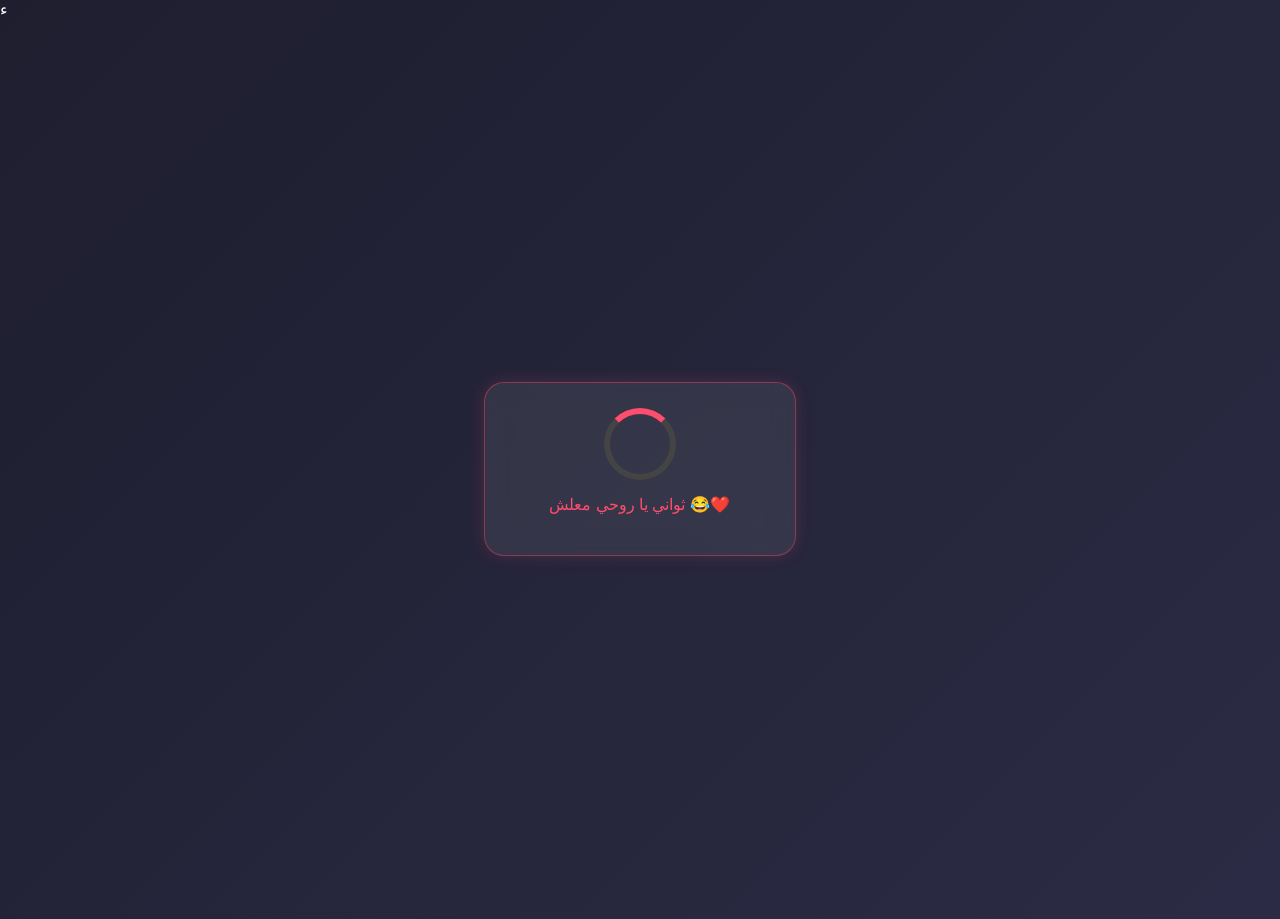
==== index.html @ 25e3b4e8 "Add files via upload" ====
<!doctype html>
<html lang="en">
  <head>
    <meta charset="UTF-8" />
    <meta name="viewport" content="width=device-width, initial-scale=1.0" />

    <link rel="stylesheet" href="style.css" />

    <title>❤️</title>
  </head>

  <body>
    <!-- LOADING -->ء
    <div id="loading" class="center">
      <div class="glass">
        <div class="loader"></div>
        <p class="loading-text">ثواني يا روحي معلش 😂❤️</p>
      </div>
    </div>

    <!-- MAIN -->
    <div id="main" class="center">
      <div class="glass">
        <img src="mariam 3.jpeg" />

        <p>جاهزة ❤️</p>

        <input type="password" id="pass" placeholder="اكتبي الباسورد" />
        <br />

        <button onclick="check()">يلا بسرعه افتحي ❤️</button>
      </div>
    </div>

    <script>
      setTimeout(() => {
        document.getElementById("loading").style.display = "none";
        document.getElementById("main").style.display = "flex";
      }, 3000);

      function check() {
        let p = document.getElementById("pass").value;

        if (p === "1/8/2002") {
          window.location.href = "Home.html";
        } else {
          alert("غلط 😅");
        }
      }
    </script>
  </body>
</html>
---- style.css ----
body {
    margin: 0;
    font-family: Arial;
    background: linear-gradient(135deg, #1e1e2f, #2b2b45);
    color: white;
}

/* center screen */
.center {
    height: 100vh;
    display: flex;
    justify-content: center;
    align-items: center;
}

/* GLASS BOX */
.glass {
    background: rgba(255, 255, 255, 0.08);
    backdrop-filter: blur(12px);
    -webkit-backdrop-filter: blur(12px);

    border: 1px solid rgba(255, 77, 109, 0.4);
    border-radius: 20px;

    padding: 25px;
    text-align: center;

    min-width: 260px;

    box-shadow: 0 0 15px rgba(255, 77, 109, 0.2);

    animation: glowPulse 2s infinite;
}

/* glow animation */
@keyframes glowPulse {
    0% {
        box-shadow: 0 0 10px rgba(255, 77, 109, 0.2),
                    0 0 20px rgba(255, 77, 109, 0.1);
    }

    50% {
        box-shadow: 0 0 25px rgba(255, 77, 109, 0.6),
                    0 0 45px rgba(255, 77, 109, 0.3);
    }

    100% {
        box-shadow: 0 0 10px rgba(255, 77, 109, 0.2),
                    0 0 20px rgba(255, 77, 109, 0.1);
    }
}

/* LOADER */
.loader {
    border: 6px solid #444;
    border-top: 6px solid #ff4d6d;
    border-radius: 50%;
    width: 60px;
    height: 60px;
    animation: spin 1s linear infinite;
    margin: auto;
}

@keyframes spin {
    100% {
        transform: rotate(360deg);
    }
}

/* text */
.loading-text {
    margin-top: 15px;
    font-size: 16px;
    color: #ff4d6d;
}

/* main */
#main {
    display: none;
}

/* image */
img {
    width: 140px;
    height: 140px;
    border-radius: 50%;
    border: 3px solid #ff4d6d;
    margin-bottom: 15px;
}

/* input */
input {
    padding: 10px;
    border-radius: 10px;
    border: none;
    outline: none;
    margin-top: 10px;
    width: 80%;
}

/* button */
button {
    margin-top: 15px;
    padding: 10px 20px;
    border: none;
    border-radius: 12px;
    background: #ff4d6d;
    color: white;
    cursor: pointer;
    transition: 0.3s;
}

button:hover {
    transform: scale(1.05);
    background: #ff1e4d;
}
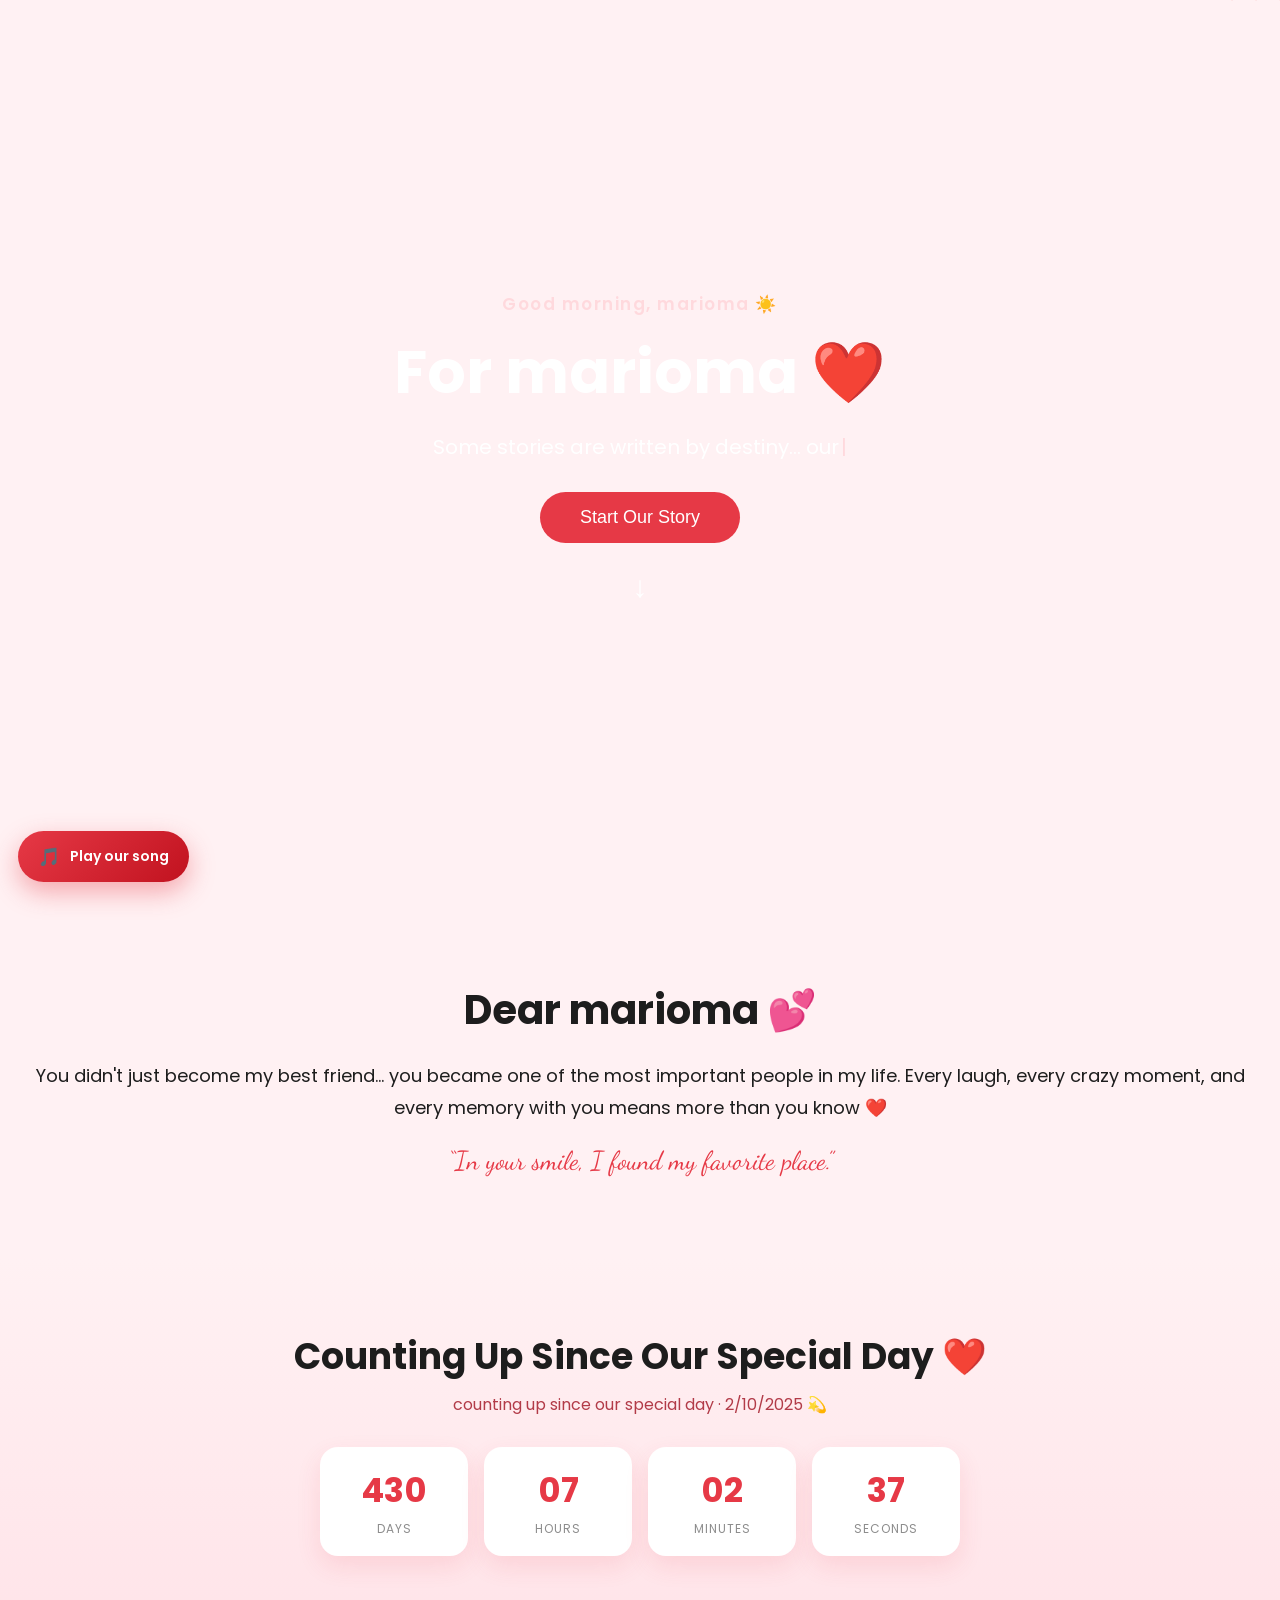
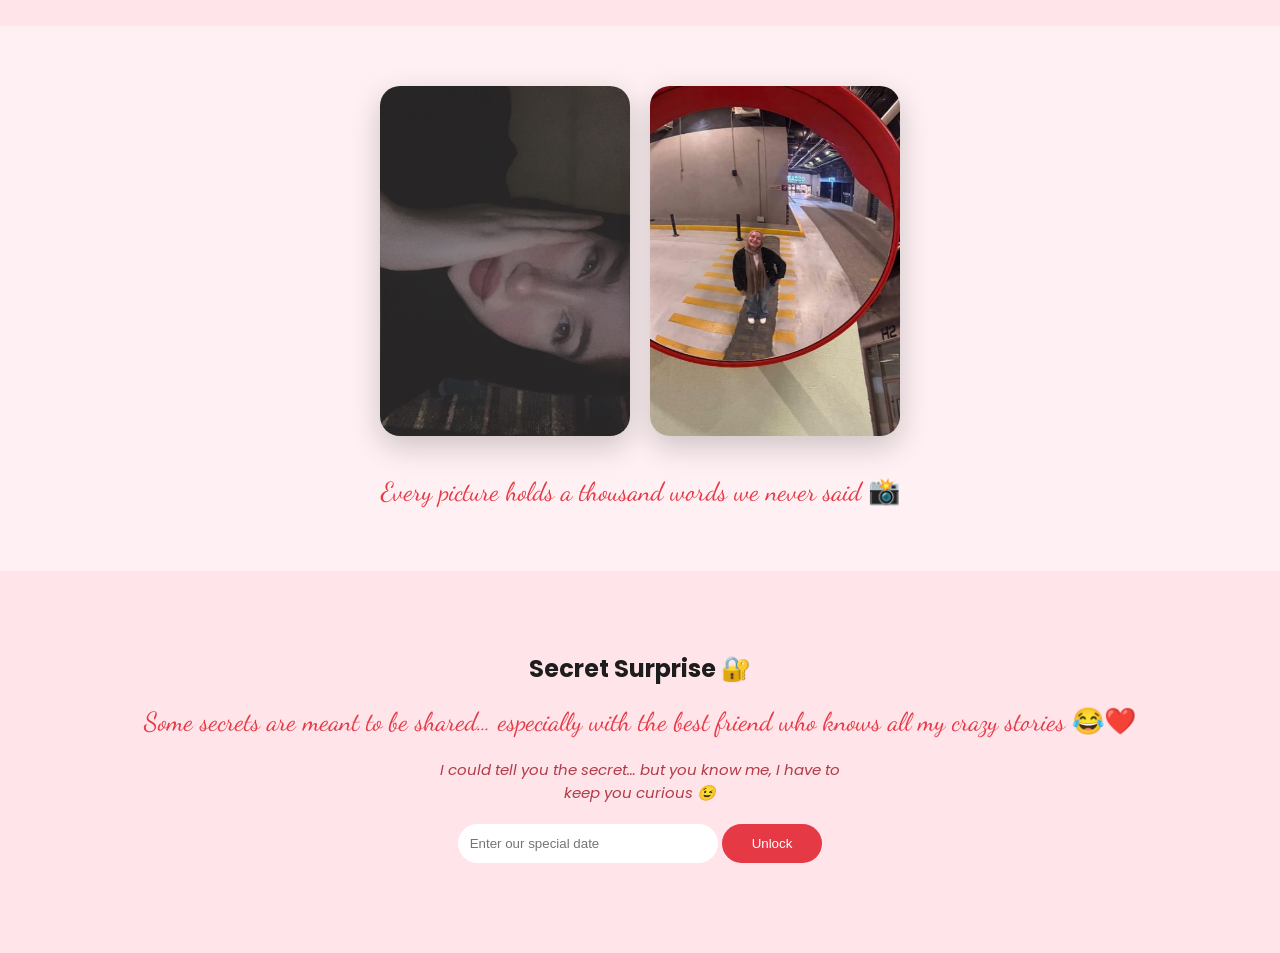
==== commit 1bb07aec: "s" ====
--- a/index.html
+++ b/index.html
@@ -1,52 +1,198 @@
-<!doctype html>
-<html lang="en">
-  <head>
-    <meta charset="UTF-8" />
-    <meta name="viewport" content="width=device-width, initial-scale=1.0" />
-
-    <link rel="stylesheet" href="style.css" />
-
-    <title>❤️</title>
-  </head>
-
-  <body>
-    <!-- LOADING -->ء
-    <div id="loading" class="center">
-      <div class="glass">
-        <div class="loader"></div>
-        <p class="loading-text">ثواني يا روحي معلش 😂❤️</p>
-      </div>
-    </div>
-
-    <!-- MAIN -->
-    <div id="main" class="center">
-      <div class="glass">
-        <img src="mariam 3.jpeg" />
-
-        <p>جاهزة ❤️</p>
-
-        <input type="password" id="pass" placeholder="اكتبي الباسورد" />
-        <br />
-
-        <button onclick="check()">يلا بسرعه افتحي ❤️</button>
-      </div>
-    </div>
-
-    <script>
-      setTimeout(() => {
-        document.getElementById("loading").style.display = "none";
-        document.getElementById("main").style.display = "flex";
-      }, 3000);
-
-      function check() {
-        let p = document.getElementById("pass").value;
-
-        if (p === "1/8/2002") {
-          window.location.href = "Home.html";
-        } else {
-          alert("غلط 😅");
-        }
-      }
-    </script>
-  </body>
-</html>
+<!doctype html>
+<html lang="en">
+  <head>
+    <meta charset="UTF-8" />
+    <meta name="viewport" content="width=device-width, initial-scale=1.0" />
+    <title>For marioma ❤️</title>
+    <link
+      rel="icon"
+      href="data:image/svg+xml,<svg xmlns='http://www.w3.org/2000/svg' viewBox='0 0 100 100'><text y='.9em' font-size='90'>❤️</text></svg>"
+    />
+
+    <!-- Google Fonts -->
+    <link rel="preconnect" href="https://fonts.googleapis.com" />
+    <link rel="preconnect" href="https://fonts.gstatic.com" crossorigin />
+    <link
+      href="https://fonts.googleapis.com/css2?family=Poppins:wght@400;600;700&family=Dancing+Script:wght@600;700&display=swap"
+      rel="stylesheet"
+    />
+
+    <!-- AOS -->
+    <link href="https://unpkg.com/aos@2.3.1/dist/aos.css" rel="stylesheet" />
+
+    <!-- CSS -->
+    <link rel="stylesheet" href="style.css" />
+  </head>
+  <body>
+    <!-- Floating Hearts -->
+    <div class="hearts"></div>
+
+    <!-- HERO -->
+    <section class="hero">
+      <!-- فيديو خلفية -->
+      <video autoplay muted loop class="hero-video">
+        <source src="hero-video1.mp4" type="video/mp4" />
+        Your browser does not support the video tag.
+      </video>
+
+      <!-- النصوص فوق الفيديو -->
+      <div class="hero-content">
+        <p id="greeting" class="greeting-top"></p>
+        <h1 data-aos="zoom-in">For marioma ❤️</h1>
+        <p
+          id="typewriter"
+          aria-label="Some stories are written by destiny… ours is written by love"
+        ></p>
+        <button id="startButton">Start Our Story</button>
+        <div class="bounce-arrow" id="scrollArrow" aria-hidden="true">↓</div>
+      </div>
+    </section>
+
+    <!-- MESSAGE -->
+    <section class="message" data-aos="fade-up">
+      <h2>Dear marioma 💕</h2>
+      <p id="messageText" class="message-text" aria-live="polite"></p>
+      <p class="quote">“In your smile, I found my favorite place.”</p>
+    </section>
+
+    <!-- COUNTER -->
+    <section class="counter-section" data-aos="fade-up">
+      <h2 id="counterTitle">Counting Up Since Our Special Day ❤️</h2>
+      <p class="counter-sub">
+        counting up since our special day · 2/10/2025 💫
+      </p>
+      <div class="counter">
+        <div class="counter-box">
+          <span id="days">0</span><small>Days</small>
+        </div>
+        <div class="counter-box">
+          <span id="hours">00</span><small>Hours</small>
+        </div>
+        <div class="counter-box">
+          <span id="minutes">00</span><small>Minutes</small>
+        </div>
+        <div class="counter-box">
+          <span id="seconds">00</span><small>Seconds</small>
+        </div>
+      </div>
+    </section>
+
+    <!-- PHOTOS (2 visible · the rest unlock with the surprise) -->
+    <section class="gallery">
+      <img
+        src="marioma 6.jpeg"
+        alt="Our special memory 1"
+        data-aos="zoom-in"
+        loading="lazy"
+      />
+      <img
+        src="marioma 2.jpeg"
+        alt="Our special memory 2"
+        data-aos="zoom-in"
+        data-aos-delay="150"
+        loading="lazy"
+      />
+      <img class="locked" src="marioma 3.jpeg" alt="Our special memory 3" loading="lazy" />
+      <img class="locked" src="marioma 4.jpeg" alt="Our special memory 4" loading="lazy" />
+      <img class="locked" src="marioma 5.jpeg" alt="Our special memory 5" loading="lazy" />
+      <img class="locked" src="marioma.jpeg" alt="Our special memory 6" loading="lazy" />
+      <p class="quote" data-aos="fade-up">
+        Every picture holds a thousand words we never said 📸
+      </p>
+    </section>
+
+    <!-- SECRET -->
+    <section class="secret" id="secret">
+      <h2 data-aos="fade-up">Secret Surprise 🔐</h2>
+      <p class="quote" data-aos="fade-up">
+        Some secrets are meant to be shared… especially with the best friend who
+        knows all my crazy stories 😂❤️
+      </p>
+
+      <p class="hint-text">
+        I could tell you the secret… but you know me, I have to keep you curious
+        😉
+      </p>
+
+      <input
+        type="password"
+        id="password"
+        placeholder="Enter our special date"
+        autocomplete="off"
+        aria-label="Enter our special date"
+      />
+      <button id="unlockBtn">Unlock</button>
+
+      <p id="error"></p>
+
+      <div id="surprise" class="hidden">
+        <p class="final-text">This song… Every word in it feels like you ❤️</p>
+
+        <audio id="song" src="شيرين 2.mp3" preload="none"></audio>
+      </div>
+    </section>
+    <!-- LOVE POPUP -->
+    <div id="lovePopup" class="love-popup hidden">
+      <div class="love-popup-content">
+        <div class="hearts-popup" aria-hidden="true"></div>
+        <h2>Dear marioma ❤️</h2>
+        <p>
+          You didn’t just become a part of my life… you became one of my
+          favorite people. Every laugh, every crazy moment, and every memory
+          with you is something I’ll always cherish ❤️
+        </p>
+        <button id="closePopupBtn" aria-label="Close">Close</button>
+      </div>
+    </div>
+
+    <!-- LIGHTBOX -->
+    <div
+      id="lightbox"
+      class="lightbox hidden"
+      role="dialog"
+      aria-modal="true"
+      aria-label="Photo viewer"
+    >
+      <button
+        class="lightbox-btn lightbox-close"
+        id="lightboxClose"
+        aria-label="Close"
+      >
+        ✕
+      </button>
+      <button
+        class="lightbox-btn lightbox-prev"
+        id="lightboxPrev"
+        aria-label="Previous"
+      >
+        ‹
+      </button>
+      <img id="lightboxImg" src="" alt="Enlarged memory" />
+      <button
+        class="lightbox-btn lightbox-next"
+        id="lightboxNext"
+        aria-label="Next"
+      >
+        ›
+      </button>
+    </div>
+
+    <!-- FLOATING MUSIC PLAYER -->
+    <button id="musicPlayer" class="music-player" aria-label="Toggle our song">
+      <span class="player-icon" aria-hidden="true">🎵</span>
+      <span class="player-text">Play our song</span>
+      <span class="player-eq" aria-hidden="true"
+        ><span></span><span></span><span></span
+      ></span>
+    </button>
+
+    <!-- AOS -->
+    <script src="https://unpkg.com/aos@2.3.1/dist/aos.js"></script>
+    <script>
+      AOS.init({ duration: 1200 });
+    </script>
+
+    <!-- JS -->
+    <script src="script.js"></script>
+  </body>
+</html>
--- a/style.css
+++ b/style.css
@@ -1,116 +1,501 @@
-body {
-    margin: 0;
-    font-family: Arial;
-    background: linear-gradient(135deg, #1e1e2f, #2b2b45);
-    color: white;
-}
-
-/* center screen */
-.center {
-    height: 100vh;
-    display: flex;
-    justify-content: center;
-    align-items: center;
-}
-
-/* GLASS BOX */
-.glass {
-    background: rgba(255, 255, 255, 0.08);
-    backdrop-filter: blur(12px);
-    -webkit-backdrop-filter: blur(12px);
-
-    border: 1px solid rgba(255, 77, 109, 0.4);
-    border-radius: 20px;
-
-    padding: 25px;
-    text-align: center;
-
-    min-width: 260px;
-
-    box-shadow: 0 0 15px rgba(255, 77, 109, 0.2);
-
-    animation: glowPulse 2s infinite;
-}
-
-/* glow animation */
-@keyframes glowPulse {
-    0% {
-        box-shadow: 0 0 10px rgba(255, 77, 109, 0.2),
-                    0 0 20px rgba(255, 77, 109, 0.1);
-    }
-
-    50% {
-        box-shadow: 0 0 25px rgba(255, 77, 109, 0.6),
-                    0 0 45px rgba(255, 77, 109, 0.3);
-    }
-
-    100% {
-        box-shadow: 0 0 10px rgba(255, 77, 109, 0.2),
-                    0 0 20px rgba(255, 77, 109, 0.1);
-    }
-}
-
-/* LOADER */
-.loader {
-    border: 6px solid #444;
-    border-top: 6px solid #ff4d6d;
-    border-radius: 50%;
-    width: 60px;
-    height: 60px;
-    animation: spin 1s linear infinite;
-    margin: auto;
-}
-
-@keyframes spin {
-    100% {
-        transform: rotate(360deg);
-    }
-}
-
-/* text */
-.loading-text {
-    margin-top: 15px;
-    font-size: 16px;
-    color: #ff4d6d;
-}
-
-/* main */
-#main {
-    display: none;
-}
-
-/* image */
-img {
-    width: 140px;
-    height: 140px;
-    border-radius: 50%;
-    border: 3px solid #ff4d6d;
-    margin-bottom: 15px;
-}
-
-/* input */
-input {
-    padding: 10px;
-    border-radius: 10px;
-    border: none;
-    outline: none;
-    margin-top: 10px;
-    width: 80%;
-}
-
-/* button */
-button {
-    margin-top: 15px;
-    padding: 10px 20px;
-    border: none;
-    border-radius: 12px;
-    background: #ff4d6d;
-    color: white;
-    cursor: pointer;
-    transition: 0.3s;
-}
-
-button:hover {
-    transform: scale(1.05);
-    background: #ff1e4d;
+* {
+  margin: 0;
+  padding: 0;
+  box-sizing: border-box;
+}
+
+body {
+  font-family: 'Poppins', sans-serif;
+  background: #fff1f3;
+  color: #1d1d1d;
+  overflow-x: hidden;
+  text-align: center;
+}
+
+/* HERO */
+.hero {
+  position: relative;
+  height: 100vh;
+  overflow: hidden;
+  display: flex;
+  justify-content: center;
+  align-items: center;
+}
+
+.hero-video {
+  position: absolute;
+  top: 0; left: 0;
+  width: 100%;
+  height: 100%;
+  object-fit: cover;
+  z-index: 0;
+}
+
+.hero-content {
+  position: relative;
+  z-index: 1;
+  color: white;
+  text-align: center;
+}
+
+.hero-content h1 {
+  font-size: 60px;
+  margin-bottom: 15px;
+}
+
+.hero-content p {
+  font-size: 20px;
+  margin-bottom: 30px;
+}
+
+.hero-content button {
+  padding: 15px 40px;
+  border-radius: 40px;
+  border: none;
+  background: #e63946;
+  color: white;
+  font-size: 18px;
+  cursor: pointer;
+}
+
+/* MESSAGE */
+.message {
+  padding: 80px 20px;
+}
+
+.message h2 {
+  font-size: 40px;
+  margin-bottom: 20px;
+}
+
+.message p {
+  font-size: 18px;
+  line-height: 1.8;
+}
+
+/* GALLERY */
+.gallery {
+  display: flex;
+  flex-wrap: wrap;
+  justify-content: center;
+  gap: 20px;
+  padding: 60px 20px;
+}
+
+.gallery img {
+  width: 250px;
+  height: 350px;
+  border-radius: 20px;
+  box-shadow: 0 10px 30px rgba(0,0,0,0.2);
+  cursor: pointer;
+}
+
+/* Photos that stay hidden until the secret date is entered */
+.gallery img.locked {
+  display: none;
+}
+
+/* The gallery quote always takes its own line, centered under the photos */
+.gallery .quote {
+  flex-basis: 100%;
+}
+
+/* SECRET */
+.secret {
+  padding: 80px 20px;
+  background: #ffe4e9;
+}
+
+.secret input {
+  padding: 12px;
+  width: 260px;
+  border-radius: 20px;
+  border: none;
+  margin-top: 20px;
+}
+
+.secret button {
+  margin-top: 15px;
+  padding: 12px 30px;
+  border-radius: 20px;
+  border: none;
+  background: #e63946;
+  color: white;
+  cursor: pointer;
+}
+
+#error {
+  color: #e63946;
+  margin-top: 10px;
+}
+
+.final-text {
+  margin-top: 30px;
+  font-size: 20px;
+  color: #e63946;
+}
+
+/* FLOATING HEARTS */
+.hearts::before {
+  content: "❤️ ❤️ ❤️ ❤️ ❤️";
+  position: fixed;
+  width: 100%;
+  top: -20px;
+  animation: float 10s linear infinite;
+  opacity: 0.2;
+}
+
+@keyframes float {
+  0% { transform: translateY(0); }
+  100% { transform: translateY(120vh); }
+}
+.love-popup {
+  position: fixed;
+  inset: 0;
+  background: rgba(0,0,0,0.8);
+  display: flex;
+  justify-content: center;
+  align-items: center;
+  z-index: 100;
+}
+
+.love-popup-content {
+  position: relative;
+  overflow: hidden;
+  background: white;
+  color: #e63946;
+  padding: 40px;
+  border-radius: 25px;
+  width: 300px;
+  text-align: center;
+  animation: popIn 0.6s cubic-bezier(0.68, -0.55, 0.265, 1.55);
+}
+
+@keyframes popIn {
+  0% { transform: scale(0.5); opacity: 0; }
+  100% { transform: scale(1); opacity: 1; }
+}
+
+/* Floating hearts inside popup */
+.hearts-popup {
+  position: absolute;
+  inset: 0;
+  overflow: hidden;
+  pointer-events: none;
+}
+
+.heart-popup {
+  position: absolute;
+  bottom: -30px;
+  font-size: 18px;
+  animation-name: heartUp;
+  animation-timing-function: linear;
+  animation-iteration-count: infinite;
+}
+
+@keyframes heartUp {
+  0% { transform: translateY(0) scale(0.6); opacity: 0; }
+  10% { opacity: 1; }
+  100% { transform: translateY(-160px) scale(1.2); opacity: 0; }
+}
+
+.love-popup button {
+  margin-top: 20px;
+  padding: 12px 30px;
+  border-radius: 25px;
+  border: none;
+  background: #e63946;
+  color: white;
+  cursor: pointer;
+}
+
+.hidden {
+  display: none;
+}
+
+/* Responsive */
+@media (max-width: 768px) {
+  .hero-content h1 { font-size: 36px; }
+  .hero-content p { font-size: 16px; }
+  .gallery { gap: 10px; padding: 40px 16px; }
+  .gallery img { width: calc(50% - 5px); height: auto; aspect-ratio: 5 / 7; object-fit: cover; }
+  .love-popup-content { width: 280px; padding: 30px; }
+}
+
+@media (prefers-reduced-motion: reduce) {
+  .hearts::before,
+  .heart-popup,
+  .love-popup-content {
+    animation: none !important;
+  }
+}
+
+/* ============================================================
+   NEW FEATURES
+   ============================================================ */
+
+/* Time-based greeting */
+.hero-content .greeting-top {
+  font-size: 17px;
+  letter-spacing: 1.5px;
+  color: #ffd9dd;
+  margin-bottom: 10px;
+  font-weight: 600;
+}
+
+/* Typewriter caret */
+#typewriter {
+  min-height: 28px;
+}
+
+#typewriter::after {
+  content: "|";
+  margin-left: 2px;
+  color: #ffd9dd;
+  animation: blink 0.85s step-end infinite;
+}
+
+@keyframes blink {
+  50% { opacity: 0; }
+}
+
+/* Bouncing scroll arrow */
+.bounce-arrow {
+  font-size: 30px;
+  color: white;
+  margin-top: 22px;
+  animation: bounce 1.8s ease-in-out infinite;
+  cursor: pointer;
+}
+
+@keyframes bounce {
+  0%, 100% { transform: translateY(0); }
+  50% { transform: translateY(10px); }
+}
+
+/* LOVED-TIME COUNTER */
+.counter-section {
+  padding: 70px 20px;
+  background: linear-gradient(180deg, #fff1f3 0%, #ffe4e9 100%);
+}
+
+.counter-section h2 {
+  font-size: 36px;
+  margin-bottom: 8px;
+}
+
+.counter-sub {
+  color: #b23b48;
+  font-size: 16px;
+  margin-bottom: 30px;
+}
+
+.counter {
+  display: flex;
+  justify-content: center;
+  flex-wrap: wrap;
+  gap: 16px;
+  max-width: 640px;
+  margin: 0 auto;
+}
+
+.counter-box {
+  flex: 1 1 100px;
+  min-width: 90px;
+  background: white;
+  border-radius: 18px;
+  padding: 18px 12px;
+  box-shadow: 0 10px 24px rgba(230, 57, 70, 0.12);
+}
+
+.counter-box span {
+  display: block;
+  font-size: 34px;
+  font-weight: 700;
+  color: #e63946;
+  font-variant-numeric: tabular-nums;
+}
+
+.counter-box small {
+  display: block;
+  margin-top: 4px;
+  color: #8d8d8d;
+  text-transform: uppercase;
+  letter-spacing: 1px;
+  font-size: 12px;
+}
+
+/* Rotating messages */
+.message-text {
+  transition: opacity 0.5s ease, transform 0.5s ease;
+}
+
+.message-text.fade-out {
+  opacity: 0;
+  transform: translateY(-8px);
+}
+
+.message-text.fade-in {
+  animation: msgIn 0.6s ease;
+}
+
+@keyframes msgIn {
+  from { opacity: 0; transform: translateY(8px); }
+  to { opacity: 1; transform: translateY(0); }
+}
+
+/* Poetic quotes (calligraphy font) */
+.quote {
+  font-family: 'Dancing Script', cursive;
+  font-size: 26px;
+  color: #e63946;
+  margin-top: 18px;
+  line-height: 1.4;
+}
+
+.message .quote {
+  font-size: 26px;
+  line-height: 1.4;
+  color: #e63946;
+}
+
+/* Cute hint above unlock */
+.hint-text {
+  font-size: 15px;
+  font-style: italic;
+  color: #b23b48;
+  margin: 18px auto 0;
+  max-width: 420px;
+}
+
+/* Gallery hover */
+.gallery img {
+  transition: transform 0.3s ease, box-shadow 0.3s ease;
+}
+
+.gallery img:hover {
+  transform: translateY(-4px) scale(1.02);
+  box-shadow: 0 14px 36px rgba(0, 0, 0, 0.28);
+}
+
+/* LIGHTBOX */
+.lightbox {
+  position: fixed;
+  inset: 0;
+  z-index: 200;
+  background: rgba(0, 0, 0, 0.92);
+  display: flex;
+  align-items: center;
+  justify-content: center;
+  padding: 20px;
+}
+
+.lightbox.hidden {
+  display: none;
+}
+
+.lightbox img {
+  max-width: min(92vw, 1100px);
+  max-height: 82vh;
+  border-radius: 14px;
+  box-shadow: 0 20px 60px rgba(0, 0, 0, 0.6);
+}
+
+.lightbox-btn {
+  position: absolute;
+  z-index: 201;
+  background: rgba(255, 255, 255, 0.14);
+  color: white;
+  border: none;
+  border-radius: 50%;
+  width: 46px;
+  height: 46px;
+  font-size: 24px;
+  line-height: 1;
+  cursor: pointer;
+  transition: background 0.2s ease;
+}
+
+.lightbox-btn:hover {
+  background: rgba(230, 57, 70, 0.85);
+}
+
+.lightbox-close { top: 18px; right: 18px; }
+.lightbox-prev { left: 16px; top: 50%; transform: translateY(-50%); }
+.lightbox-next { right: 16px; top: 50%; transform: translateY(-50%); }
+
+/* FLOATING MUSIC PLAYER */
+.music-player {
+  position: fixed;
+  left: 18px;
+  bottom: 18px;
+  z-index: 150;
+  display: inline-flex;
+  align-items: center;
+  gap: 10px;
+  background: linear-gradient(135deg, #e63946, #c1121f);
+  color: white;
+  border: none;
+  border-radius: 50px;
+  padding: 12px 20px;
+  font-family: inherit;
+  font-size: 14px;
+  font-weight: 600;
+  cursor: pointer;
+  box-shadow: 0 10px 26px rgba(230, 57, 70, 0.4);
+  transition: transform 0.25s ease, box-shadow 0.25s ease;
+}
+
+.music-player:hover {
+  transform: translateY(-3px);
+}
+
+.player-icon {
+  font-size: 18px;
+}
+
+.player-eq {
+  display: none;
+  gap: 3px;
+  align-items: flex-end;
+  height: 16px;
+}
+
+.music-player.playing .player-eq {
+  display: inline-flex;
+}
+
+.player-eq span {
+  width: 3px;
+  border-radius: 2px;
+  background: #fff;
+  animation: eq 0.9s ease-in-out infinite;
+}
+
+.player-eq span:nth-child(2) { animation-delay: 0.25s; }
+.player-eq span:nth-child(3) { animation-delay: 0.5s; }
+
+@keyframes eq {
+  0%, 100% { height: 5px; }
+  50% { height: 16px; }
+}
+
+/* Mobile adjustments */
+@media (max-width: 768px) {
+  .counter-section h2 { font-size: 27px; }
+  .counter { gap: 10px; }
+  .counter-box { flex: 1 1 40%; min-width: 0; }
+  .quote { font-size: 22px; }
+  .music-player { padding: 11px 16px; }
+  .lightbox-prev { left: 8px; }
+  .lightbox-next { right: 8px; }
+}
+
+@media (prefers-reduced-motion: reduce) {
+  .bounce-arrow,
+  #typewriter::after,
+  .player-eq span,
+  .message-text {
+    animation: none !important;
+  }
 }
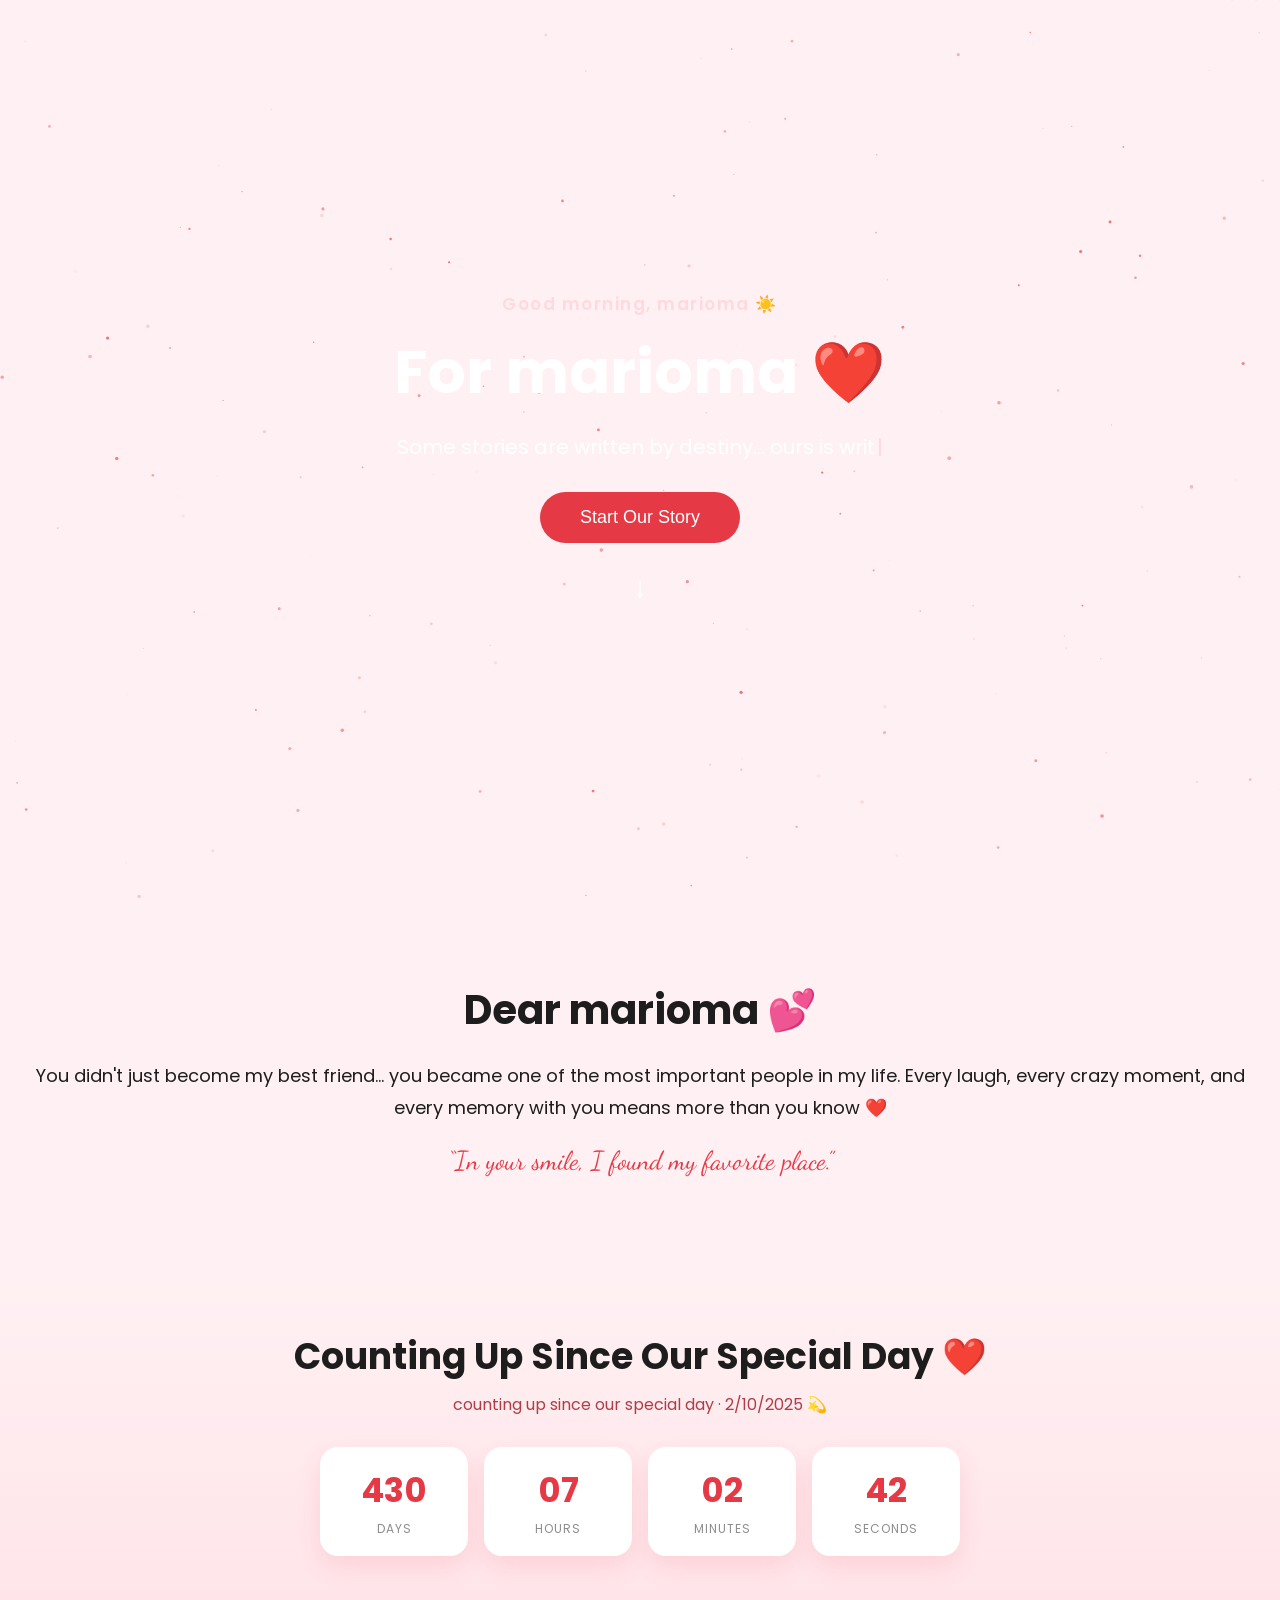
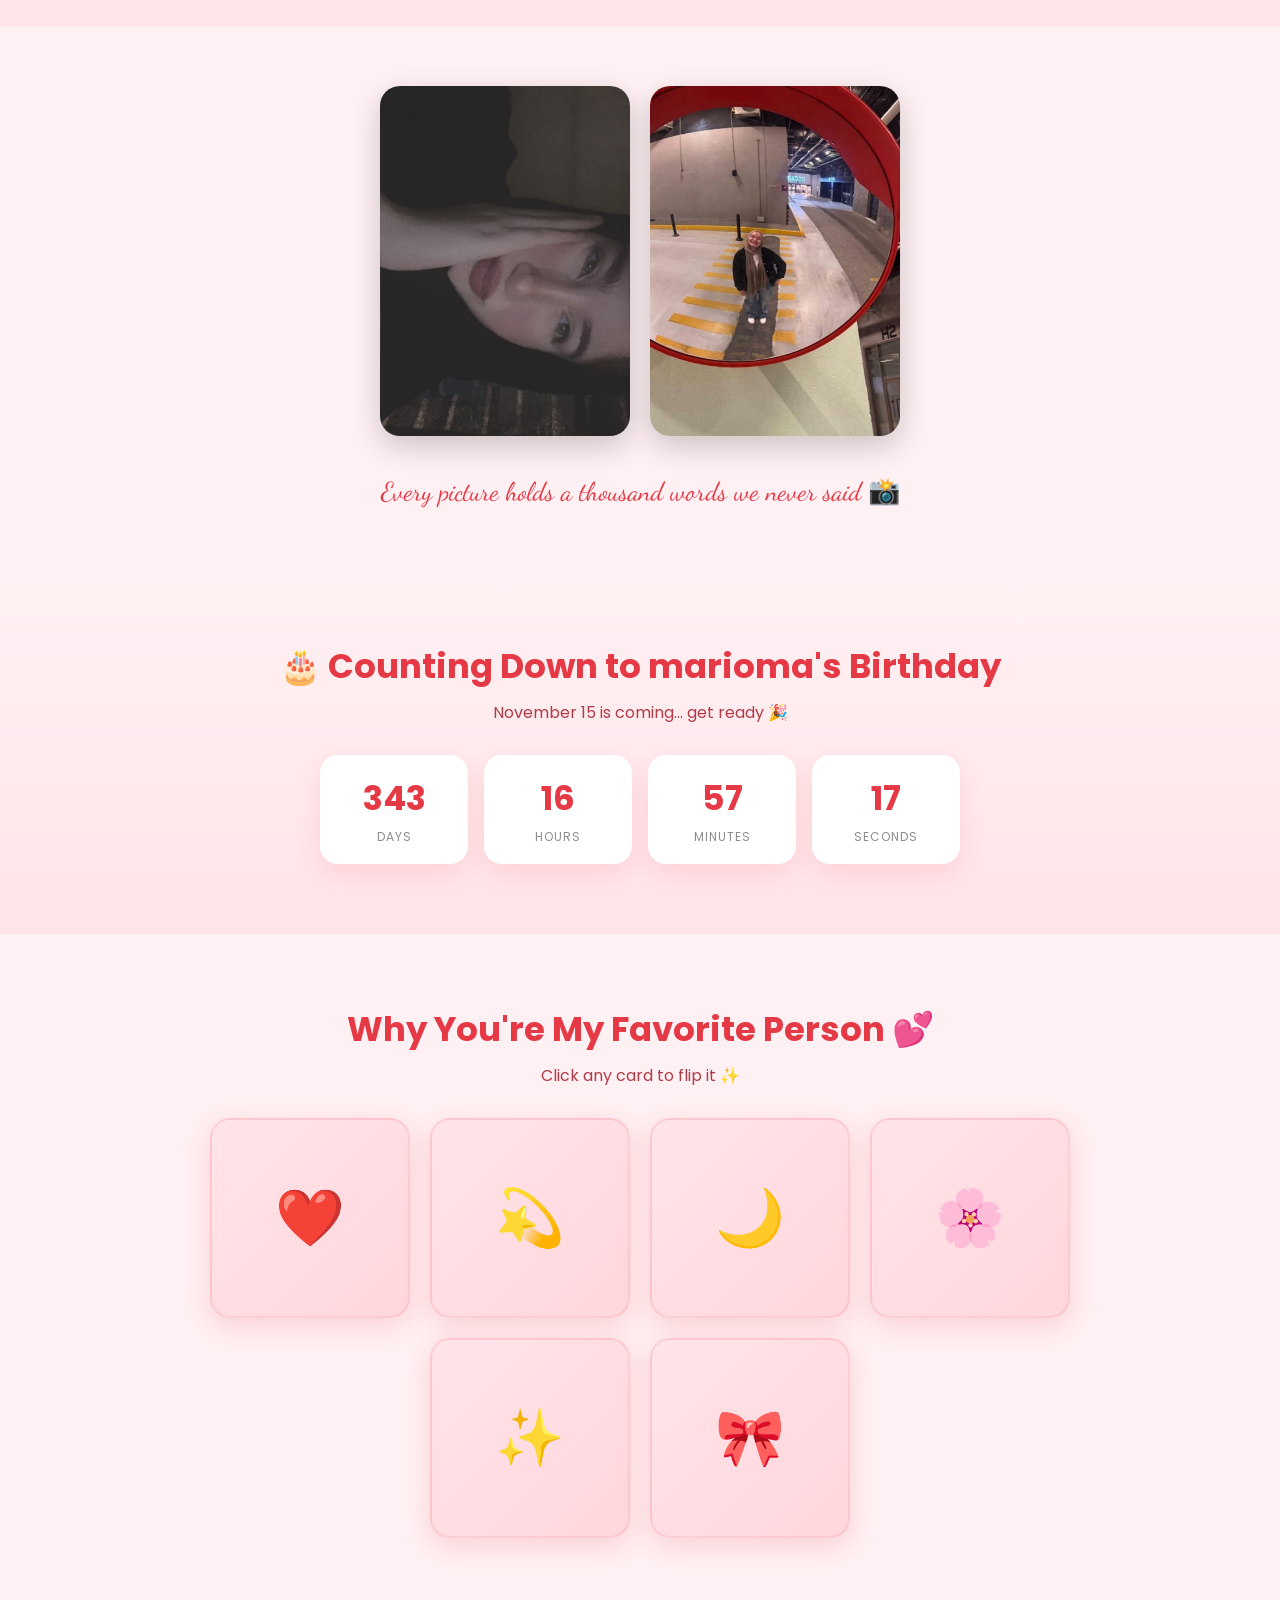
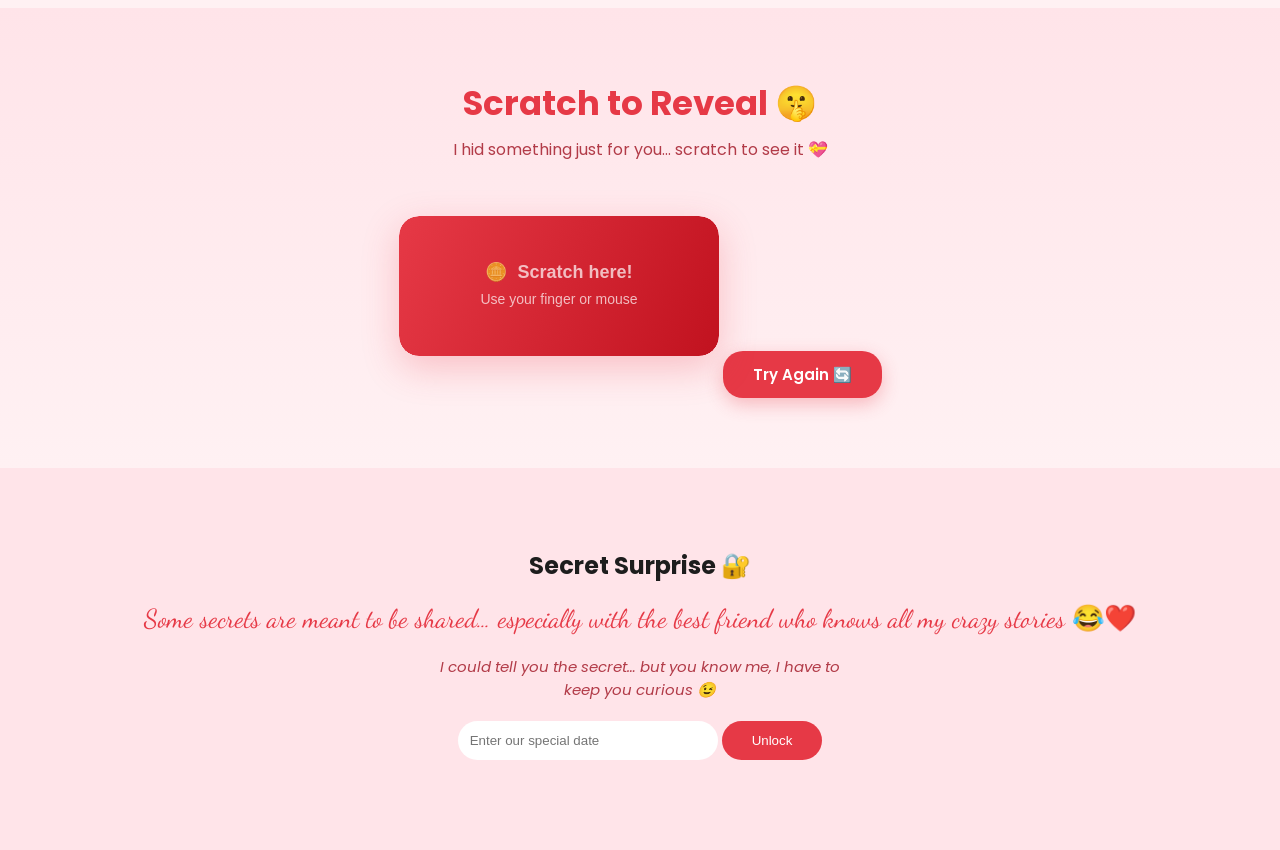
==== commit 2d633742: "s" ====
--- a/index.html
+++ b/index.html
@@ -24,6 +24,15 @@
     <link rel="stylesheet" href="style.css" />
   </head>
   <body>
+    <!-- Star sky canvas -->
+    <canvas id="starCanvas" aria-hidden="true"></canvas>
+
+    <!-- Confetti canvas -->
+    <canvas id="confettiCanvas" aria-hidden="true"></canvas>
+
+    <!-- Mouse trail container -->
+    <div id="mouseTrail" aria-hidden="true"></div>
+
     <!-- Floating Hearts -->
     <div class="hearts"></div>
 
@@ -92,13 +101,129 @@
         data-aos-delay="150"
         loading="lazy"
       />
-      <img class="locked" src="marioma 3.jpeg" alt="Our special memory 3" loading="lazy" />
-      <img class="locked" src="marioma 4.jpeg" alt="Our special memory 4" loading="lazy" />
-      <img class="locked" src="marioma 5.jpeg" alt="Our special memory 5" loading="lazy" />
-      <img class="locked" src="marioma.jpeg" alt="Our special memory 6" loading="lazy" />
+      <img
+        class="locked"
+        src="marioma 3.jpeg"
+        alt="Our special memory 3"
+        loading="lazy"
+      />
+      <img
+        class="locked"
+        src="marioma 4.jpeg"
+        alt="Our special memory 4"
+        loading="lazy"
+      />
+      <img
+        class="locked"
+        src="marioma 5.jpeg"
+        alt="Our special memory 5"
+        loading="lazy"
+      />
+      <img
+        class="locked"
+        src="marioma.jpeg"
+        alt="Our special memory 6"
+        loading="lazy"
+      />
       <p class="quote" data-aos="fade-up">
         Every picture holds a thousand words we never said 📸
       </p>
+    </section>
+
+    <!-- BIRTHDAY COUNTDOWN -->
+    <section class="birthday-section" data-aos="fade-up">
+      <h2>🎂 Counting Down to marioma's Birthday</h2>
+      <p class="counter-sub">November 15 is coming… get ready 🎉</p>
+      <div class="counter" id="birthdayCounter">
+        <div class="counter-box">
+          <span id="bdays">0</span><small>Days</small>
+        </div>
+        <div class="counter-box">
+          <span id="bhours">00</span><small>Hours</small>
+        </div>
+        <div class="counter-box">
+          <span id="bminutes">00</span><small>Minutes</small>
+        </div>
+        <div class="counter-box">
+          <span id="bseconds">00</span><small>Seconds</small>
+        </div>
+      </div>
+    </section>
+
+    <!-- FLIP CARDS — Reasons -->
+    <section class="reasons-section" data-aos="fade-up">
+      <h2>Why You're My Favorite Person 💕</h2>
+      <p class="counter-sub">Click any card to flip it ✨</p>
+      <div class="cards-grid" id="cardsGrid">
+        <div class="flip-card" tabindex="0" aria-label="Flip card 1">
+          <div class="flip-inner">
+            <div class="flip-front">❤️</div>
+            <div class="flip-back">
+              Because your laugh is literally contagious 😂
+            </div>
+          </div>
+        </div>
+        <div class="flip-card" tabindex="0" aria-label="Flip card 2">
+          <div class="flip-inner">
+            <div class="flip-front">💫</div>
+            <div class="flip-back">
+              Because you make every boring moment fun 🎉
+            </div>
+          </div>
+        </div>
+        <div class="flip-card" tabindex="0" aria-label="Flip card 3">
+          <div class="flip-inner">
+            <div class="flip-front">🌙</div>
+            <div class="flip-back">
+              Because you understand me without me saying a word 🫶
+            </div>
+          </div>
+        </div>
+        <div class="flip-card" tabindex="0" aria-label="Flip card 4">
+          <div class="flip-inner">
+            <div class="flip-front">🌸</div>
+            <div class="flip-back">
+              Because having you as a friend is genuinely a blessing 💕
+            </div>
+          </div>
+        </div>
+        <div class="flip-card" tabindex="0" aria-label="Flip card 5">
+          <div class="flip-inner">
+            <div class="flip-front">✨</div>
+            <div class="flip-back">
+              Because you always know how to make things better 🌟
+            </div>
+          </div>
+        </div>
+        <div class="flip-card" tabindex="0" aria-label="Flip card 6">
+          <div class="flip-inner">
+            <div class="flip-front">🎀</div>
+            <div class="flip-back">
+              Because every memory with you is golden 🥹❤️
+            </div>
+          </div>
+        </div>
+      </div>
+    </section>
+
+    <!-- SCRATCH CARD -->
+    <section class="scratch-section" data-aos="fade-up">
+      <h2>Scratch to Reveal 🤫</h2>
+      <p class="counter-sub">
+        I hid something just for you… scratch to see it 💝
+      </p>
+      <div class="scratch-wrapper">
+        <div class="scratch-message" id="scratchMessage">
+          You are the reason my days are brighter ☀️❤️
+        </div>
+        <canvas
+          id="scratchCanvas"
+          width="320"
+          height="140"
+          aria-label="Scratch here to reveal a message"
+        ></canvas>
+      </div>
+      <button class="scratch-reset" id="scratchReset">Try Again 🔄</button>
     </section>
 
     <!-- SECRET -->
@@ -128,20 +253,54 @@
       <div id="surprise" class="hidden">
         <p class="final-text">This song… Every word in it feels like you ❤️</p>
 
-        <audio id="song" src="شيرين 2.mp3" preload="none"></audio>
-      </div>
-    </section>
-    <!-- LOVE POPUP -->
-    <div id="lovePopup" class="love-popup hidden">
-      <div class="love-popup-content">
+        <audio id="song" src="شيرين 1.mp3" preload="none"></audio>
+      </div>
+    </section>
+    <!-- LOVE ENVELOPE MODAL -->
+    <div id="lovePopup" class="love-popup hidden" role="dialog" aria-modal="true" aria-label="Special Letter for marioma">
+      <button class="envelope-close-btn" id="closePopupBtn" aria-label="Close letter">✕</button>
+      
+      <div class="envelope-scene">
         <div class="hearts-popup" aria-hidden="true"></div>
-        <h2>Dear marioma ❤️</h2>
-        <p>
-          You didn’t just become a part of my life… you became one of my
-          favorite people. Every laugh, every crazy moment, and every memory
-          with you is something I’ll always cherish ❤️
-        </p>
-        <button id="closePopupBtn" aria-label="Close">Close</button>
+        
+        <div class="envelope-wrapper">
+          <div class="envelope" id="envelope">
+            <div class="envelope-back"></div>
+            
+            <!-- Letter inside -->
+            <div class="letter-card" id="letterCard">
+              <div class="letter-paper">
+                <span class="letter-stamp">💌</span>
+                <h2>Dear marioma ❤️</h2>
+                <p>
+                  You didn’t just become a part of my life… you became one of my
+                  favorite people. Every laugh, every crazy moment, and every memory
+                  with you is something I’ll always cherish ❤️
+                </p>
+                <div class="letter-footer">
+                  <span>Forever & Always</span>
+                  <span class="letter-heart">💖</span>
+                </div>
+              </div>
+            </div>
+
+            <!-- Envelope front folds -->
+            <div class="envelope-front envelope-front-left"></div>
+            <div class="envelope-front envelope-front-right"></div>
+            <div class="envelope-front envelope-front-bottom"></div>
+            
+            <!-- Top Flap -->
+            <div class="envelope-flap" id="envelopeFlap"></div>
+            
+            <!-- Wax Seal Button -->
+            <button class="wax-seal" id="waxSeal" aria-label="Break seal and open letter">
+              <span class="wax-seal-inner">
+                <span class="seal-heart">❤️</span>
+              </span>
+              <span class="seal-hint">Tap to open 💌</span>
+            </button>
+          </div>
+        </div>
       </div>
     </div>
 
@@ -157,7 +316,7 @@
         class="lightbox-btn lightbox-close"
         id="lightboxClose"
         aria-label="Close"
-      >
+      >   
         ✕
       </button>
       <button
@@ -177,8 +336,12 @@
       </button>
     </div>
 
-    <!-- FLOATING MUSIC PLAYER -->
-    <button id="musicPlayer" class="music-player" aria-label="Toggle our song">
+    <!-- FLOATING MUSIC PLAYER (appears after the date is unlocked) -->
+    <button
+      id="musicPlayer"
+      class="music-player hidden"
+      aria-label="Toggle our song"
+    >
       <span class="player-icon" aria-hidden="true">🎵</span>
       <span class="player-text">Play our song</span>
       <span class="player-eq" aria-hidden="true"
@@ -192,6 +355,9 @@
       AOS.init({ duration: 1200 });
     </script>
 
+    <!-- Canvas Confetti CDN -->
+    <script src="https://cdn.jsdelivr.net/npm/canvas-confetti@1.9.3/dist/confetti.browser.min.js"></script>
+
     <!-- JS -->
     <script src="script.js"></script>
   </body>
--- a/style.css
+++ b/style.css
@@ -149,31 +149,273 @@
   0% { transform: translateY(0); }
   100% { transform: translateY(120vh); }
 }
+/* ============================================================
+   LOVE ENVELOPE MODAL & WAX SEAL
+   ============================================================ */
 .love-popup {
   position: fixed;
   inset: 0;
-  background: rgba(0,0,0,0.8);
-  display: flex;
-  justify-content: center;
-  align-items: center;
-  z-index: 100;
-}
-
-.love-popup-content {
+  background: rgba(8, 4, 14, 0.88);
+  backdrop-filter: blur(10px);
+  -webkit-backdrop-filter: blur(10px);
+  display: flex;
+  justify-content: center;
+  align-items: center;
+  z-index: 1000;
+  padding: 20px;
+  animation: modalFadeIn 0.4s ease-out forwards;
+}
+
+@keyframes modalFadeIn {
+  from { opacity: 0; }
+  to { opacity: 1; }
+}
+
+.envelope-close-btn {
+  position: fixed;
+  top: 24px;
+  right: 24px;
+  width: 44px;
+  height: 44px;
+  border-radius: 50%;
+  border: 1px solid rgba(255, 255, 255, 0.25);
+  background: rgba(255, 255, 255, 0.12);
+  backdrop-filter: blur(8px);
+  -webkit-backdrop-filter: blur(8px);
+  color: #fff;
+  font-size: 20px;
+  cursor: pointer;
+  display: flex;
+  align-items: center;
+  justify-content: center;
+  transition: all 0.25s ease;
+  z-index: 1010;
+}
+
+.envelope-close-btn:hover {
+  background: rgba(230, 57, 70, 0.85);
+  transform: scale(1.1) rotate(90deg);
+  border-color: transparent;
+}
+
+.envelope-scene {
   position: relative;
+  width: 100%;
+  max-width: 420px;
+  perspective: 1200px;
+  display: flex;
+  justify-content: center;
+  align-items: center;
+  padding-top: 60px;
+  padding-bottom: 40px;
+}
+
+.envelope-wrapper {
+  position: relative;
+  width: 320px;
+  height: 220px;
+}
+
+.envelope {
+  position: relative;
+  width: 100%;
+  height: 100%;
+  border-radius: 0 0 16px 16px;
+  box-shadow: 0 25px 50px rgba(0, 0, 0, 0.6), 0 0 30px rgba(230, 57, 70, 0.25);
+  animation: envelopeIntro 0.7s cubic-bezier(0.34, 1.56, 0.64, 1) forwards;
+}
+
+@keyframes envelopeIntro {
+  0% { transform: scale(0.6) translateY(50px); opacity: 0; }
+  100% { transform: scale(1) translateY(0); opacity: 1; }
+}
+
+/* Envelope Back Inner */
+.envelope-back {
+  position: absolute;
+  inset: 0;
+  background: linear-gradient(180deg, #68101d 0%, #4a0b14 100%);
+  border-radius: 0 0 16px 16px;
+  z-index: 1;
+}
+
+/* Envelope Folds (Front) */
+.envelope-front {
+  position: absolute;
+  inset: 0;
+  pointer-events: none;
+}
+
+.envelope-front-left {
+  clip-path: polygon(0 0, 0 100%, 50% 50%);
+  background: linear-gradient(135deg, #a82335 0%, #851624 100%);
+  z-index: 3;
+}
+
+.envelope-front-right {
+  clip-path: polygon(100% 0, 100% 100%, 50% 50%);
+  background: linear-gradient(-135deg, #b82d40 0%, #901a2a 100%);
+  z-index: 3;
+}
+
+.envelope-front-bottom {
+  clip-path: polygon(0 100%, 100% 100%, 50% 46%);
+  background: linear-gradient(0deg, #c7374b 0%, #9e1f30 100%);
+  border-radius: 0 0 16px 16px;
+  z-index: 4;
+}
+
+/* Top Flap */
+.envelope-flap {
+  position: absolute;
+  top: 0;
+  left: 0;
+  width: 100%;
+  height: 100%;
+  clip-path: polygon(0 0, 100% 0, 50% 55%);
+  background: linear-gradient(180deg, #d64257 0%, #b32a3d 100%);
+  transform-origin: top center;
+  transition: transform 0.65s cubic-bezier(0.4, 0, 0.2, 1), z-index 0.2s 0.3s;
+  z-index: 5;
+}
+
+/* Wax Seal Button */
+.wax-seal {
+  position: absolute;
+  top: 50%;
+  left: 50%;
+  transform: translate(-50%, -50%);
+  width: 58px;
+  height: 58px;
+  border-radius: 50%;
+  border: 2px solid rgba(255, 220, 120, 0.6);
+  background: radial-gradient(circle, #e63946 0%, #a61224 85%);
+  box-shadow: 0 4px 15px rgba(0, 0, 0, 0.5), 0 0 20px rgba(230, 57, 70, 0.6);
+  cursor: pointer;
+  z-index: 6;
+  display: flex;
+  align-items: center;
+  justify-content: center;
+  animation: waxPulse 2s infinite ease-in-out;
+  transition: transform 0.4s cubic-bezier(0.34, 1.56, 0.64, 1), opacity 0.35s ease;
+}
+
+.wax-seal:hover {
+  transform: translate(-50%, -50%) scale(1.12);
+  border-color: #ffd700;
+  box-shadow: 0 6px 20px rgba(0, 0, 0, 0.6), 0 0 30px rgba(255, 75, 92, 0.8);
+}
+
+.wax-seal-inner {
+  font-size: 22px;
+  display: flex;
+  align-items: center;
+  justify-content: center;
+}
+
+.seal-hint {
+  position: absolute;
+  bottom: -32px;
+  white-space: nowrap;
+  font-size: 13px;
+  font-weight: 600;
+  color: #ffeedd;
+  background: rgba(0, 0, 0, 0.65);
+  padding: 4px 12px;
+  border-radius: 12px;
+  border: 1px solid rgba(255, 255, 255, 0.15);
+  animation: hintBounce 1.8s infinite ease-in-out;
+  pointer-events: none;
+}
+
+@keyframes waxPulse {
+  0%, 100% { box-shadow: 0 4px 15px rgba(0, 0, 0, 0.5), 0 0 15px rgba(230, 57, 70, 0.5); }
+  50% { box-shadow: 0 4px 18px rgba(0, 0, 0, 0.6), 0 0 28px rgba(255, 75, 92, 0.9); }
+}
+
+@keyframes hintBounce {
+  0%, 100% { transform: translateY(0); }
+  50% { transform: translateY(5px); }
+}
+
+/* Letter Card */
+.letter-card {
+  position: absolute;
+  left: 12px;
+  right: 12px;
+  bottom: 8px;
+  height: 88%;
+  background: linear-gradient(135deg, #fffdf8 0%, #fff6e8 100%);
+  border-radius: 12px;
+  box-shadow: 0 4px 15px rgba(0, 0, 0, 0.15);
+  z-index: 2;
+  transition: transform 0.85s cubic-bezier(0.34, 1.25, 0.64, 1), z-index 0.1s 0.4s, opacity 0.4s ease;
   overflow: hidden;
-  background: white;
-  color: #e63946;
-  padding: 40px;
-  border-radius: 25px;
-  width: 300px;
+  border: 1px solid rgba(220, 180, 100, 0.35);
+  display: flex;
+  align-items: center;
+  justify-content: center;
+}
+
+.letter-paper {
+  padding: 24px 20px;
+  width: 100%;
   text-align: center;
-  animation: popIn 0.6s cubic-bezier(0.68, -0.55, 0.265, 1.55);
-}
-
-@keyframes popIn {
-  0% { transform: scale(0.5); opacity: 0; }
-  100% { transform: scale(1); opacity: 1; }
+}
+
+.letter-stamp {
+  display: block;
+  font-size: 26px;
+  margin-bottom: 6px;
+}
+
+.letter-paper h2 {
+  font-family: "Dancing Script", cursive;
+  font-size: 28px;
+  color: #b82d40;
+  margin: 0 0 12px;
+  font-weight: 700;
+}
+
+.letter-paper p {
+  font-family: "Poppins", sans-serif;
+  font-size: 14px;
+  line-height: 1.7;
+  color: #4a3e3d;
+  margin: 0 0 16px;
+}
+
+.letter-footer {
+  display: flex;
+  justify-content: space-between;
+  align-items: center;
+  font-size: 13px;
+  font-weight: 600;
+  color: #9c2333;
+  border-top: 1px dashed rgba(184, 45, 64, 0.25);
+  padding-top: 10px;
+}
+
+.letter-heart {
+  font-size: 16px;
+}
+
+/* OPENED STATE */
+.envelope.opened .envelope-flap {
+  transform: rotateX(180deg);
+  z-index: 1;
+}
+
+.envelope.opened .wax-seal {
+  transform: translate(-50%, -50%) scale(0);
+  opacity: 0;
+  pointer-events: none;
+}
+
+.envelope.opened .letter-card {
+  transform: translateY(-135px) scale(1.05);
+  z-index: 10;
+  box-shadow: 0 25px 60px rgba(0, 0, 0, 0.55), 0 0 25px rgba(255, 230, 180, 0.3);
 }
 
 /* Floating hearts inside popup */
@@ -182,31 +424,22 @@
   inset: 0;
   overflow: hidden;
   pointer-events: none;
+  z-index: 9;
 }
 
 .heart-popup {
   position: absolute;
   bottom: -30px;
-  font-size: 18px;
+  font-size: 20px;
   animation-name: heartUp;
-  animation-timing-function: linear;
-  animation-iteration-count: infinite;
+  animation-timing-function: ease-out;
+  animation-fill-mode: forwards;
 }
 
 @keyframes heartUp {
-  0% { transform: translateY(0) scale(0.6); opacity: 0; }
-  10% { opacity: 1; }
-  100% { transform: translateY(-160px) scale(1.2); opacity: 0; }
-}
-
-.love-popup button {
-  margin-top: 20px;
-  padding: 12px 30px;
-  border-radius: 25px;
-  border: none;
-  background: #e63946;
-  color: white;
-  cursor: pointer;
+  0% { transform: translateY(0) scale(0.6) rotate(0deg); opacity: 0; }
+  15% { opacity: 1; }
+  100% { transform: translateY(-300px) scale(1.2) rotate(35deg); opacity: 0; }
 }
 
 .hidden {
@@ -219,14 +452,24 @@
   .hero-content p { font-size: 16px; }
   .gallery { gap: 10px; padding: 40px 16px; }
   .gallery img { width: calc(50% - 5px); height: auto; aspect-ratio: 5 / 7; object-fit: cover; }
-  .love-popup-content { width: 280px; padding: 30px; }
+  .envelope-wrapper { width: 290px; height: 200px; }
+  .envelope.opened .letter-card {
+    transform: translateY(-120px) scale(1.04);
+  }
+  .letter-paper { padding: 18px 14px; }
+  .letter-paper h2 { font-size: 24px; }
+  .letter-paper p { font-size: 13px; line-height: 1.6; }
 }
 
 @media (prefers-reduced-motion: reduce) {
   .hearts::before,
   .heart-popup,
-  .love-popup-content {
+  .envelope,
+  .envelope-flap,
+  .letter-card,
+  .wax-seal {
     animation: none !important;
+    transition: none !important;
   }
 }
 
@@ -450,6 +693,11 @@
   transform: translateY(-3px);
 }
 
+/* Stays out of the way until the secret date is entered */
+.music-player.hidden {
+  display: none;
+}
+
 .player-icon {
   font-size: 18px;
 }
@@ -498,4 +746,230 @@
   .message-text {
     animation: none !important;
   }
+}
+
+/* ============================================================
+   STAR SKY CANVAS
+   ============================================================ */
+#starCanvas {
+  position: fixed;
+  top: 0;
+  left: 0;
+  width: 100%;
+  height: 100%;
+  z-index: -1;
+  pointer-events: none;
+}
+
+/* ============================================================
+   CONFETTI CANVAS
+   ============================================================ */
+#confettiCanvas {
+  position: fixed;
+  top: 0;
+  left: 0;
+  width: 100%;
+  height: 100%;
+  z-index: 999;
+  pointer-events: none;
+}
+
+/* ============================================================
+   MOUSE TRAIL
+   ============================================================ */
+#mouseTrail {
+  position: fixed;
+  top: 0;
+  left: 0;
+  width: 100%;
+  height: 100%;
+  pointer-events: none;
+  z-index: 9998;
+  overflow: hidden;
+}
+
+.trail-word {
+  position: absolute;
+  font-family: 'Dancing Script', cursive;
+  font-size: 16px;
+  color: #e63946;
+  opacity: 1;
+  white-space: nowrap;
+  pointer-events: none;
+  animation: trailFade 1.2s ease forwards;
+  transform: translate(-50%, -50%);
+  text-shadow: 0 0 8px rgba(230, 57, 70, 0.5);
+}
+
+@keyframes trailFade {
+  0%   { opacity: 1; transform: translate(-50%, -50%) scale(1); }
+  100% { opacity: 0; transform: translate(-50%, -120%) scale(0.5); }
+}
+
+/* ============================================================
+   BIRTHDAY COUNTDOWN
+   ============================================================ */
+.birthday-section {
+  padding: 70px 20px;
+  background: linear-gradient(180deg, #fff1f3 0%, #ffe4e9 100%);
+}
+
+.birthday-section h2 {
+  font-size: 34px;
+  margin-bottom: 8px;
+  color: #e63946;
+}
+
+/* ============================================================
+   FLIP CARDS
+   ============================================================ */
+.reasons-section {
+  padding: 70px 20px;
+}
+
+.reasons-section h2 {
+  font-size: 34px;
+  margin-bottom: 8px;
+  color: #e63946;
+}
+
+.cards-grid {
+  display: flex;
+  flex-wrap: wrap;
+  justify-content: center;
+  gap: 20px;
+  max-width: 900px;
+  margin: 30px auto 0;
+}
+
+.flip-card {
+  width: 200px;
+  height: 200px;
+  perspective: 900px;
+  cursor: pointer;
+  outline: none;
+}
+
+.flip-inner {
+  width: 100%;
+  height: 100%;
+  position: relative;
+  transform-style: preserve-3d;
+  transition: transform 0.65s cubic-bezier(0.4, 0.2, 0.2, 1);
+  border-radius: 20px;
+}
+
+.flip-card.flipped .flip-inner,
+.flip-card:focus .flip-inner {
+  transform: rotateY(180deg);
+}
+
+.flip-front,
+.flip-back {
+  position: absolute;
+  inset: 0;
+  border-radius: 20px;
+  backface-visibility: hidden;
+  -webkit-backface-visibility: hidden;
+  display: flex;
+  align-items: center;
+  justify-content: center;
+  padding: 16px;
+}
+
+.flip-front {
+  background: linear-gradient(135deg, #ffe4e9, #ffd6dc);
+  font-size: 56px;
+  box-shadow: 0 8px 28px rgba(230, 57, 70, 0.18);
+  border: 2px solid rgba(230, 57, 70, 0.12);
+}
+
+.flip-back {
+  background: linear-gradient(135deg, #e63946, #c1121f);
+  color: white;
+  font-size: 15px;
+  font-weight: 600;
+  line-height: 1.5;
+  text-align: center;
+  transform: rotateY(180deg);
+  box-shadow: 0 8px 28px rgba(230, 57, 70, 0.35);
+}
+
+/* ============================================================
+   SCRATCH CARD
+   ============================================================ */
+.scratch-section {
+  padding: 70px 20px;
+  background: linear-gradient(180deg, #ffe4e9 0%, #fff1f3 100%);
+}
+
+.scratch-section h2 {
+  font-size: 34px;
+  margin-bottom: 8px;
+  color: #e63946;
+}
+
+.scratch-wrapper {
+  position: relative;
+  display: inline-block;
+  margin: 24px auto;
+  border-radius: 20px;
+  overflow: hidden;
+  box-shadow: 0 12px 36px rgba(230, 57, 70, 0.25);
+}
+
+.scratch-message {
+  width: 320px;
+  height: 140px;
+  background: linear-gradient(135deg, #ffe4e9, #ffd6dc);
+  display: flex;
+  align-items: center;
+  justify-content: center;
+  font-family: 'Dancing Script', cursive;
+  font-size: 22px;
+  color: #e63946;
+  font-weight: 700;
+  padding: 20px;
+  line-height: 1.4;
+  text-align: center;
+}
+
+#scratchCanvas {
+  position: absolute;
+  top: 0;
+  left: 0;
+  cursor: crosshair;
+  border-radius: 20px;
+  touch-action: none;
+}
+
+.scratch-reset {
+  margin-top: 16px;
+  padding: 12px 30px;
+  border-radius: 20px;
+  border: none;
+  background: #e63946;
+  color: white;
+  font-size: 15px;
+  font-family: inherit;
+  font-weight: 600;
+  cursor: pointer;
+  transition: transform 0.2s ease, box-shadow 0.2s ease;
+  box-shadow: 0 6px 18px rgba(230, 57, 70, 0.3);
+}
+
+.scratch-reset:hover {
+  transform: translateY(-2px);
+  box-shadow: 0 10px 24px rgba(230, 57, 70, 0.4);
+}
+
+/* Mobile adjustments for new features */
+@media (max-width: 768px) {
+  .flip-card { width: 145px; height: 145px; }
+  .flip-front { font-size: 40px; }
+  .flip-back { font-size: 13px; }
+  .birthday-section h2,
+  .reasons-section h2,
+  .scratch-section h2 { font-size: 26px; }
+  .scratch-message, #scratchCanvas { width: 280px; height: 120px; }
 }
